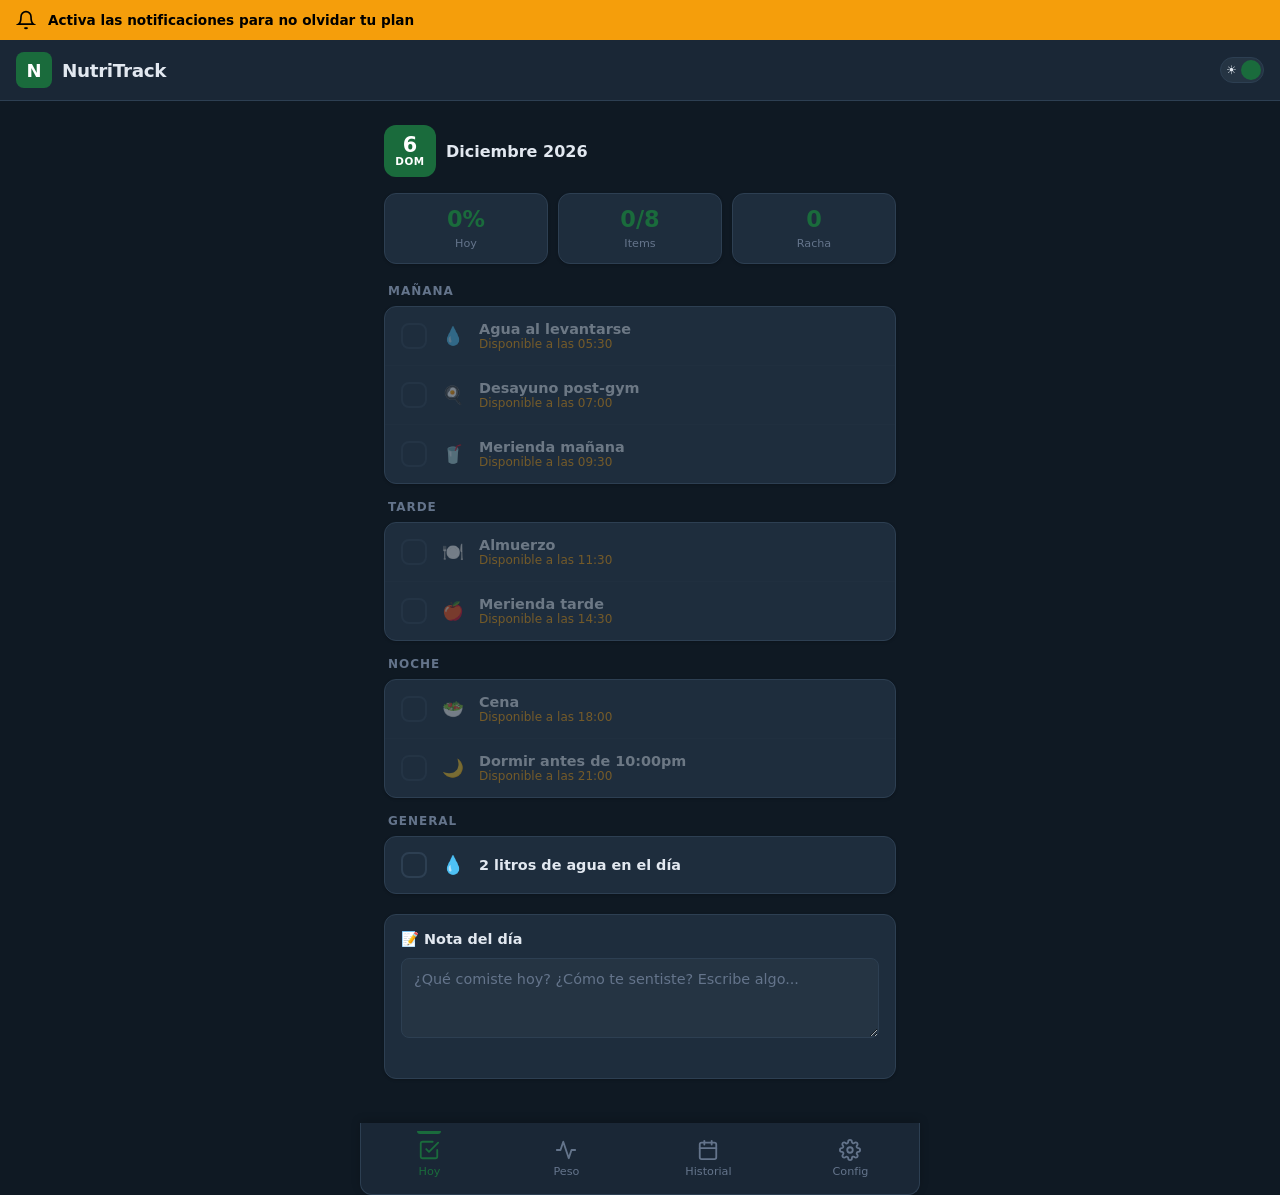
==== index.html @ bd0461ce "NutriTrack v1.0 - Aplicacion de seguimiento nutricional" ====
<!DOCTYPE html>
<html lang="es">
<head>
  <meta charset="UTF-8">
  <meta name="viewport" content="width=device-width, initial-scale=1.0, viewport-fit=cover">
  <meta name="description" content="NutriTrack - Tu checklist diario de nutrición y hábitos saludables">
  <meta name="theme-color" content="#1A6B3C">
  <meta name="apple-mobile-web-app-capable" content="yes">
  <meta name="apple-mobile-web-app-status-bar-style" content="black-translucent">
  <title>NutriTrack - Checklist Diario</title>
  <link rel="manifest" href="manifest.json">
  <link rel="icon" href="data:image/svg+xml,<svg xmlns='http://www.w3.org/2000/svg' viewBox='0 0 64 64'><rect width='64' height='64' rx='12' fill='%231A6B3C'/><text x='32' y='44' font-size='36' text-anchor='middle' fill='white' font-family='Arial'>N</text></svg>">
  <link rel="stylesheet" href="css/app.css">
</head>
<body>

  <!-- Notification Banner -->
  <div id="notif-banner" class="notif-banner" onclick="Notificaciones.solicitarPermiso()">
    <svg viewBox="0 0 24 24" fill="none" stroke="currentColor" stroke-width="2"><path d="M18 8A6 6 0 0 0 6 8c0 7-3 9-3 9h18s-3-2-3-9"/><path d="M13.73 21a2 2 0 0 1-3.46 0"/></svg>
    <span>Activa las notificaciones para no olvidar tu plan</span>
  </div>

  <!-- Header -->
  <header class="app-header">
    <a href="index.html" class="logo">
      <div class="logo-icon">N</div>
      <span class="logo-text">NutriTrack</span>
    </a>
    <div class="header-actions">
      <div id="dark-toggle" class="dark-toggle" title="Modo oscuro">
        <span class="toggle-icon icon-sun">☀️</span>
        <span class="toggle-icon icon-moon">🌙</span>
      </div>
    </div>
  </header>

  <!-- Main Content -->
  <main class="container">
    <div id="fecha-display" class="fecha-display"></div>
    <div id="stats-row" class="stats-row"></div>
    <div id="checklist-container"></div>
    <div id="nota-container" class="nota-section"></div>
  </main>

  <!-- Overlay: Nota obligatoria -->
  <div id="nota-overlay" class="overlay">
    <div class="overlay-content">
      <h2>⏰ ¡Alto!</h2>
      <p>Son más de las 9:00 PM y no has escrito tu nota del día. No puedes cerrar sin registrar cómo fue tu día.</p>
      <textarea id="overlay-nota" placeholder="Escribe qué comiste, cómo te sentiste, qué podrías mejorar..."></textarea>
      <button id="overlay-guardar" class="btn btn-primary btn-full">Guardar nota</button>
    </div>
  </div>

  <!-- Bottom Navigation -->
  <nav class="bottom-nav">
    <a href="index.html" class="nav-item active" id="nav-checklist">
      <svg viewBox="0 0 24 24"><path d="M9 11l3 3L22 4"/><path d="M21 12v7a2 2 0 0 1-2 2H5a2 2 0 0 1-2-2V5a2 2 0 0 1 2-2h11"/></svg>
      <span>Hoy</span>
    </a>
    <a href="progreso.html" class="nav-item" id="nav-progreso">
      <svg viewBox="0 0 24 24"><polyline points="22 12 18 12 15 21 9 3 6 12 2 12"/></svg>
      <span>Peso</span>
    </a>
    <a href="historial.html" class="nav-item" id="nav-historial">
      <svg viewBox="0 0 24 24"><rect x="3" y="4" width="18" height="18" rx="2" ry="2"/><line x1="16" y1="2" x2="16" y2="6"/><line x1="8" y1="2" x2="8" y2="6"/><line x1="3" y1="10" x2="21" y2="10"/></svg>
      <span>Historial</span>
    </a>
    <a href="config.html" class="nav-item" id="nav-config">
      <svg viewBox="0 0 24 24"><circle cx="12" cy="12" r="3"/><path d="M19.4 15a1.65 1.65 0 0 0 .33 1.82l.06.06a2 2 0 0 1 0 2.83 2 2 0 0 1-2.83 0l-.06-.06a1.65 1.65 0 0 0-1.82-.33 1.65 1.65 0 0 0-1 1.51V21a2 2 0 0 1-2 2 2 2 0 0 1-2-2v-.09A1.65 1.65 0 0 0 9 19.4a1.65 1.65 0 0 0-1.82.33l-.06.06a2 2 0 0 1-2.83 0 2 2 0 0 1 0-2.83l.06-.06A1.65 1.65 0 0 0 4.68 15a1.65 1.65 0 0 0-1.51-1H3a2 2 0 0 1-2-2 2 2 0 0 1 2-2h.09A1.65 1.65 0 0 0 4.6 9a1.65 1.65 0 0 0-.33-1.82l-.06-.06a2 2 0 0 1 0-2.83 2 2 0 0 1 2.83 0l.06.06A1.65 1.65 0 0 0 9 4.68a1.65 1.65 0 0 0 1-1.51V3a2 2 0 0 1 2-2 2 2 0 0 1 2 2v.09a1.65 1.65 0 0 0 1 1.51 1.65 1.65 0 0 0 1.82-.33l.06-.06a2 2 0 0 1 2.83 0 2 2 0 0 1 0 2.83l-.06.06a1.65 1.65 0 0 0-.33 1.82V9a1.65 1.65 0 0 0 1.51 1H21a2 2 0 0 1 2 2 2 2 0 0 1-2 2h-.09a1.65 1.65 0 0 0-1.51 1z"/></svg>
      <span>Config</span>
    </a>
  </nav>

  <script src="js/storage.js"></script>
  <script src="js/notifications.js"></script>
  <script src="js/app.js"></script>
  <script>
    document.addEventListener('DOMContentLoaded', () => App.init());
    // Register Service Worker
    if ('serviceWorker' in navigator) {
      navigator.serviceWorker.register('sw.js').catch(() => {});
    }
  </script>
</body>
</html>
---- css/app.css ----
/* =========================================================
   NutriTrack - Estilos Globales
   ========================================================= */

/* ---------- CSS Custom Properties ---------- */
:root {
  --green: #1A6B3C;
  --green-light: #2d8a54;
  --green-dark: #145a30;
  --green-glow: rgba(26, 107, 60, 0.25);

  /* Light mode */
  --bg-primary: #f8fafc;
  --bg-secondary: #ffffff;
  --bg-card: #ffffff;
  --bg-input: #f1f5f9;
  --text-primary: #0f172a;
  --text-secondary: #475569;
  --text-muted: #94a3b8;
  --border: #e2e8f0;
  --border-light: #f1f5f9;
  --shadow: 0 1px 3px rgba(0,0,0,0.06), 0 1px 2px rgba(0,0,0,0.04);
  --shadow-lg: 0 4px 12px rgba(0,0,0,0.08);
  --overlay-bg: rgba(15, 23, 42, 0.75);

  /* Status */
  --success: #16a34a;
  --warning: #f59e0b;
  --danger: #ef4444;
  --info: #3b82f6;

  /* Sizes */
  --nav-height: 64px;
  --header-height: 60px;
  --radius: 12px;
  --radius-sm: 8px;
  --radius-lg: 16px;
}

/* ---------- Dark Mode ---------- */
body.dark {
  --bg-primary: #0f1923;
  --bg-secondary: #1a2736;
  --bg-card: #1e2d3d;
  --bg-input: #253443;
  --text-primary: #e2e8f0;
  --text-secondary: #94a3b8;
  --text-muted: #64748b;
  --border: #2d3f52;
  --border-light: #253443;
  --shadow: 0 1px 3px rgba(0,0,0,0.2);
  --shadow-lg: 0 4px 12px rgba(0,0,0,0.3);
  --overlay-bg: rgba(0, 0, 0, 0.85);
}

/* ---------- Reset ---------- */
*, *::before, *::after {
  margin: 0;
  padding: 0;
  box-sizing: border-box;
}

html {
  font-size: 16px;
  -webkit-tap-highlight-color: transparent;
}

body {
  font-family: -apple-system, BlinkMacSystemFont, 'Segoe UI', system-ui, sans-serif;
  background: var(--bg-primary);
  color: var(--text-primary);
  min-height: 100vh;
  padding-bottom: calc(var(--nav-height) + 16px);
  transition: background 0.3s, color 0.3s;
  -webkit-font-smoothing: antialiased;
}

/* ---------- Header ---------- */
.app-header {
  position: sticky;
  top: 0;
  z-index: 100;
  background: var(--bg-secondary);
  border-bottom: 1px solid var(--border);
  padding: 12px 16px;
  display: flex;
  align-items: center;
  justify-content: space-between;
  backdrop-filter: blur(12px);
  -webkit-backdrop-filter: blur(12px);
}

.app-header .logo {
  display: flex;
  align-items: center;
  gap: 10px;
  text-decoration: none;
  color: var(--text-primary);
}

.app-header .logo-icon {
  width: 36px;
  height: 36px;
  background: var(--green);
  border-radius: var(--radius-sm);
  display: flex;
  align-items: center;
  justify-content: center;
  color: #fff;
  font-weight: 800;
  font-size: 18px;
}

.app-header .logo-text {
  font-size: 1.15rem;
  font-weight: 700;
  letter-spacing: -0.02em;
}

.header-actions {
  display: flex;
  align-items: center;
  gap: 8px;
}

/* Dark mode toggle */
.dark-toggle {
  width: 44px;
  height: 26px;
  background: var(--bg-input);
  border: 1px solid var(--border);
  border-radius: 13px;
  position: relative;
  cursor: pointer;
  transition: all 0.3s;
}

.dark-toggle::after {
  content: '';
  position: absolute;
  width: 20px;
  height: 20px;
  border-radius: 50%;
  top: 2px;
  left: 2px;
  background: var(--green);
  transition: transform 0.3s;
}

body.dark .dark-toggle::after {
  transform: translateX(18px);
}

.dark-toggle .toggle-icon {
  position: absolute;
  font-size: 12px;
  top: 50%;
  transform: translateY(-50%);
}

.dark-toggle .icon-sun { left: 5px; }
.dark-toggle .icon-moon { right: 5px; }

/* ---------- Bottom Navigation ---------- */
.bottom-nav {
  position: fixed;
  bottom: 0;
  left: 0;
  right: 0;
  z-index: 200;
  background: var(--bg-secondary);
  border-top: 1px solid var(--border);
  display: flex;
  justify-content: space-around;
  align-items: center;
  height: var(--nav-height);
  padding-bottom: env(safe-area-inset-bottom, 0px);
  box-shadow: 0 -2px 10px rgba(0,0,0,0.05);
}

body.dark .bottom-nav {
  box-shadow: 0 -2px 10px rgba(0,0,0,0.2);
}

.nav-item {
  display: flex;
  flex-direction: column;
  align-items: center;
  justify-content: center;
  gap: 4px;
  text-decoration: none;
  color: var(--text-muted);
  font-size: 0.7rem;
  font-weight: 500;
  padding: 8px 12px;
  border-radius: var(--radius-sm);
  transition: color 0.2s;
  position: relative;
  min-width: 60px;
}

.nav-item svg {
  width: 22px;
  height: 22px;
  stroke: currentColor;
  fill: none;
  stroke-width: 2;
  stroke-linecap: round;
  stroke-linejoin: round;
}

.nav-item.active {
  color: var(--green);
}

.nav-item.active::before {
  content: '';
  position: absolute;
  top: 0;
  left: 50%;
  transform: translateX(-50%);
  width: 24px;
  height: 3px;
  background: var(--green);
  border-radius: 0 0 3px 3px;
}

/* ---------- Main Container ---------- */
.container {
  max-width: 560px;
  margin: 0 auto;
  padding: 16px;
}

/* ---------- Page Title ---------- */
.page-title {
  font-size: 1.5rem;
  font-weight: 800;
  margin-bottom: 4px;
  letter-spacing: -0.03em;
}

.page-subtitle {
  font-size: 0.9rem;
  color: var(--text-secondary);
  margin-bottom: 20px;
}

/* ---------- Date Display ---------- */
.fecha-display {
  display: flex;
  align-items: center;
  gap: 10px;
  margin-bottom: 16px;
}

.fecha-dia {
  width: 52px;
  height: 52px;
  background: var(--green);
  border-radius: var(--radius);
  display: flex;
  flex-direction: column;
  align-items: center;
  justify-content: center;
  color: #fff;
}

.fecha-dia .num {
  font-size: 1.3rem;
  font-weight: 800;
  line-height: 1;
}

.fecha-dia .dia {
  font-size: 0.65rem;
  text-transform: uppercase;
  font-weight: 600;
  letter-spacing: 0.05em;
}

.fecha-info {
  flex: 1;
}

.fecha-info .mes-year {
  font-size: 1rem;
  font-weight: 700;
  color: var(--text-primary);
}

.fecha-info .racha {
  font-size: 0.8rem;
  color: var(--green);
  font-weight: 600;
  display: flex;
  align-items: center;
  gap: 4px;
}

/* ---------- Stats Row ---------- */
.stats-row {
  display: grid;
  grid-template-columns: repeat(3, 1fr);
  gap: 10px;
  margin-bottom: 20px;
}

.stat-mini {
  background: var(--bg-card);
  border: 1px solid var(--border);
  border-radius: var(--radius);
  padding: 12px 10px;
  text-align: center;
  box-shadow: var(--shadow);
}

.stat-mini .valor {
  font-size: 1.4rem;
  font-weight: 800;
  color: var(--green);
  display: block;
}

.stat-mini .label {
  font-size: 0.7rem;
  color: var(--text-muted);
  font-weight: 500;
}

/* ---------- Checklist ---------- */
.checklist-section {
  margin-bottom: 16px;
}

.checklist-section-title {
  font-size: 0.75rem;
  text-transform: uppercase;
  letter-spacing: 0.08em;
  color: var(--text-muted);
  font-weight: 700;
  margin-bottom: 8px;
  padding-left: 4px;
}

.checklist-card {
  background: var(--bg-card);
  border: 1px solid var(--border);
  border-radius: var(--radius);
  overflow: hidden;
  box-shadow: var(--shadow);
}

.check-item {
  display: flex;
  align-items: center;
  gap: 12px;
  padding: 14px 16px;
  border-bottom: 1px solid var(--border-light);
  transition: background 0.15s, opacity 0.3s;
  cursor: pointer;
  user-select: none;
  -webkit-user-select: none;
}

.check-item:last-child {
  border-bottom: none;
}

.check-item.disabled {
  opacity: 0.4;
  pointer-events: none;
}

.check-item.checked {
  background: rgba(26, 107, 60, 0.04);
}

body.dark .check-item.checked {
  background: rgba(26, 107, 60, 0.08);
}

.check-item:active {
  background: var(--bg-input);
}

.check-box {
  width: 26px;
  height: 26px;
  border: 2px solid var(--border);
  border-radius: 8px;
  display: flex;
  align-items: center;
  justify-content: center;
  flex-shrink: 0;
  transition: all 0.25s cubic-bezier(0.4, 0, 0.2, 1);
}

.check-item.checked .check-box {
  background: var(--green);
  border-color: var(--green);
  box-shadow: 0 0 0 3px var(--green-glow);
}

.check-box svg {
  width: 16px;
  height: 16px;
  stroke: #fff;
  stroke-width: 3;
  fill: none;
  opacity: 0;
  transform: scale(0.5);
  transition: all 0.25s cubic-bezier(0.4, 0, 0.2, 1);
}

.check-item.checked .check-box svg {
  opacity: 1;
  transform: scale(1);
}

.check-icon {
  width: 28px;
  height: 28px;
  display: flex;
  align-items: center;
  justify-content: center;
  font-size: 1.1rem;
  flex-shrink: 0;
}

.check-content {
  flex: 1;
  min-width: 0;
}

.check-label {
  font-size: 0.9rem;
  font-weight: 600;
  color: var(--text-primary);
}

.check-item.checked .check-label {
  text-decoration: line-through;
  color: var(--text-muted);
}

.check-time {
  font-size: 0.75rem;
  color: var(--text-muted);
}

.check-time.pending {
  color: var(--warning);
}

/* ---------- Nota del día ---------- */
.nota-section {
  margin-top: 20px;
  margin-bottom: 20px;
}

.nota-card {
  background: var(--bg-card);
  border: 1px solid var(--border);
  border-radius: var(--radius);
  padding: 16px;
  box-shadow: var(--shadow);
}

.nota-card h3 {
  font-size: 0.9rem;
  font-weight: 700;
  margin-bottom: 10px;
  display: flex;
  align-items: center;
  gap: 8px;
}

.nota-textarea {
  width: 100%;
  min-height: 80px;
  padding: 12px;
  border: 1px solid var(--border);
  border-radius: var(--radius-sm);
  background: var(--bg-input);
  color: var(--text-primary);
  font-family: inherit;
  font-size: 0.9rem;
  resize: vertical;
  transition: border-color 0.2s;
  outline: none;
}

.nota-textarea:focus {
  border-color: var(--green);
  box-shadow: 0 0 0 3px var(--green-glow);
}

.nota-textarea::placeholder {
  color: var(--text-muted);
}

.nota-guardada {
  font-size: 0.75rem;
  color: var(--success);
  margin-top: 6px;
  opacity: 0;
  transition: opacity 0.3s;
}

.nota-guardada.visible {
  opacity: 1;
}

/* ---------- Overlay (Nota obligatoria) ---------- */
.overlay {
  position: fixed;
  inset: 0;
  z-index: 500;
  background: var(--overlay-bg);
  display: none;
  align-items: center;
  justify-content: center;
  padding: 24px;
  backdrop-filter: blur(6px);
  -webkit-backdrop-filter: blur(6px);
}

.overlay.active {
  display: flex;
}

.overlay-content {
  background: var(--bg-card);
  border-radius: var(--radius-lg);
  padding: 32px 24px;
  width: 100%;
  max-width: 420px;
  box-shadow: var(--shadow-lg);
  text-align: center;
}

.overlay-content h2 {
  font-size: 1.3rem;
  font-weight: 800;
  margin-bottom: 8px;
}

.overlay-content p {
  color: var(--text-secondary);
  font-size: 0.9rem;
  margin-bottom: 20px;
}

.overlay-content textarea {
  width: 100%;
  min-height: 100px;
  padding: 14px;
  border: 2px solid var(--border);
  border-radius: var(--radius);
  background: var(--bg-input);
  color: var(--text-primary);
  font-family: inherit;
  font-size: 0.95rem;
  resize: vertical;
  outline: none;
  margin-bottom: 16px;
  transition: border-color 0.2s;
}

.overlay-content textarea:focus {
  border-color: var(--green);
}

/* ---------- Buttons ---------- */
.btn {
  display: inline-flex;
  align-items: center;
  justify-content: center;
  gap: 8px;
  padding: 12px 24px;
  border: none;
  border-radius: var(--radius);
  font-family: inherit;
  font-size: 0.9rem;
  font-weight: 700;
  cursor: pointer;
  transition: all 0.2s;
  text-decoration: none;
}

.btn-primary {
  background: var(--green);
  color: #fff;
}

.btn-primary:hover {
  background: var(--green-light);
  box-shadow: 0 4px 12px var(--green-glow);
}

.btn-primary:active {
  transform: scale(0.97);
}

.btn-primary:disabled {
  opacity: 0.5;
  cursor: not-allowed;
}

.btn-secondary {
  background: var(--bg-input);
  color: var(--text-primary);
  border: 1px solid var(--border);
}

.btn-secondary:hover {
  background: var(--border-light);
}

.btn-full {
  width: 100%;
}

/* ---------- Notification Banner ---------- */
.notif-banner {
  display: none;
  align-items: center;
  gap: 12px;
  background: var(--warning);
  color: #000;
  padding: 10px 16px;
  font-size: 0.85rem;
  font-weight: 600;
  cursor: pointer;
}

.notif-banner svg {
  width: 20px;
  height: 20px;
  flex-shrink: 0;
}

/* ---------- Progreso de Peso ---------- */
.chart-wrapper {
  background: var(--bg-card);
  border: 1px solid var(--border);
  border-radius: var(--radius);
  padding: 16px;
  box-shadow: var(--shadow);
  margin-bottom: 20px;
  position: relative;
  height: 300px;
}

.peso-form-card {
  background: var(--bg-card);
  border: 1px solid var(--border);
  border-radius: var(--radius);
  padding: 20px;
  box-shadow: var(--shadow);
  margin-bottom: 20px;
}

.peso-form-card h3 {
  font-size: 1rem;
  font-weight: 700;
  margin-bottom: 12px;
}

.form-row {
  display: flex;
  gap: 10px;
  align-items: end;
}

.form-group {
  flex: 1;
}

.form-group label {
  display: block;
  font-size: 0.8rem;
  font-weight: 600;
  color: var(--text-secondary);
  margin-bottom: 6px;
}

.form-group input,
.form-group select {
  width: 100%;
  padding: 10px 14px;
  border: 1px solid var(--border);
  border-radius: var(--radius-sm);
  background: var(--bg-input);
  color: var(--text-primary);
  font-family: inherit;
  font-size: 0.9rem;
  outline: none;
  transition: border-color 0.2s;
}

.form-group input:focus,
.form-group select:focus {
  border-color: var(--green);
  box-shadow: 0 0 0 3px var(--green-glow);
}

.form-group input:disabled {
  opacity: 0.5;
}

.peso-dia-msg {
  display: none;
  margin-top: 8px;
  font-size: 0.85rem;
  color: var(--warning);
  font-weight: 600;
}

.peso-dia-msg.lunes {
  color: var(--green);
}

.progreso-stats {
  display: grid;
  grid-template-columns: repeat(3, 1fr);
  gap: 10px;
  margin-bottom: 16px;
}

.stat-card {
  background: var(--bg-card);
  border: 1px solid var(--border);
  border-radius: var(--radius);
  padding: 14px;
  text-align: center;
  box-shadow: var(--shadow);
}

.stat-card.accent {
  background: var(--green);
  border-color: var(--green);
  color: #fff;
}

.stat-card.accent .stat-label {
  color: rgba(255,255,255,0.8);
}

.stat-valor {
  display: block;
  font-size: 1.4rem;
  font-weight: 800;
}

.stat-label {
  display: block;
  font-size: 0.7rem;
  color: var(--text-muted);
  margin-top: 2px;
  font-weight: 500;
}

.progress-bar-container {
  margin-bottom: 12px;
}

.progress-bar-bg {
  height: 28px;
  background: var(--bg-input);
  border-radius: 14px;
  overflow: hidden;
  position: relative;
}

.progress-bar-fill {
  height: 100%;
  background: linear-gradient(90deg, var(--green), var(--green-light));
  border-radius: 14px;
  transition: width 0.6s ease;
  min-width: 4px;
}

.progress-bar-text {
  position: absolute;
  inset: 0;
  display: flex;
  align-items: center;
  justify-content: center;
  font-size: 0.75rem;
  font-weight: 700;
  color: var(--text-secondary);
}

.hito-msg {
  text-align: center;
  font-size: 0.9rem;
  color: var(--info);
  font-weight: 600;
  padding: 12px;
  background: rgba(59, 130, 246, 0.08);
  border-radius: var(--radius-sm);
}

.hito-msg.logrado {
  color: var(--success);
  background: rgba(22, 163, 74, 0.08);
}

/* ---------- Tabla de peso ---------- */
.tabla-card {
  background: var(--bg-card);
  border: 1px solid var(--border);
  border-radius: var(--radius);
  overflow: hidden;
  box-shadow: var(--shadow);
  margin-bottom: 20px;
}

.tabla-card h3 {
  padding: 16px 16px 12px;
  font-size: 1rem;
  font-weight: 700;
}

.tabla-card table {
  width: 100%;
  border-collapse: collapse;
}

.tabla-card th {
  text-align: left;
  padding: 10px 12px;
  font-size: 0.75rem;
  text-transform: uppercase;
  letter-spacing: 0.05em;
  color: var(--text-muted);
  font-weight: 700;
  border-bottom: 1px solid var(--border);
  background: var(--bg-input);
}

.tabla-card td {
  padding: 10px 12px;
  font-size: 0.85rem;
  border-bottom: 1px solid var(--border-light);
}

.tabla-card tr:last-child td {
  border-bottom: none;
}

.positivo { color: var(--success); font-weight: 700; }
.negativo { color: var(--danger); font-weight: 700; }

/* ---------- Historial ---------- */
.historial-list {
  display: flex;
  flex-direction: column;
  gap: 8px;
}

.historial-dia {
  background: var(--bg-card);
  border: 1px solid var(--border);
  border-radius: var(--radius);
  overflow: hidden;
  box-shadow: var(--shadow);
  cursor: pointer;
  transition: box-shadow 0.2s;
}

.historial-dia:active {
  box-shadow: var(--shadow-lg);
}

.historial-header {
  display: flex;
  align-items: center;
  gap: 12px;
  padding: 14px 16px;
}

.historial-color {
  width: 8px;
  height: 40px;
  border-radius: 4px;
  flex-shrink: 0;
}

.historial-color.verde { background: var(--success); }
.historial-color.amarillo { background: var(--warning); }
.historial-color.rojo { background: var(--danger); }
.historial-color.gris { background: var(--text-muted); }

.historial-info {
  flex: 1;
}

.historial-fecha {
  font-size: 0.9rem;
  font-weight: 700;
}

.historial-pct {
  font-size: 0.8rem;
  color: var(--text-secondary);
}

.historial-arrow {
  color: var(--text-muted);
  transition: transform 0.3s;
  font-size: 0.8rem;
}

.historial-dia.open .historial-arrow {
  transform: rotate(180deg);
}

.historial-detalle {
  display: none;
  padding: 0 16px 16px;
  border-top: 1px solid var(--border-light);
}

.historial-dia.open .historial-detalle {
  display: block;
}

.detalle-item {
  display: flex;
  align-items: center;
  gap: 10px;
  padding: 6px 0;
  font-size: 0.85rem;
}

.detalle-check {
  width: 18px;
  height: 18px;
  border-radius: 5px;
  display: flex;
  align-items: center;
  justify-content: center;
  font-size: 0.7rem;
  flex-shrink: 0;
}

.detalle-check.si {
  background: var(--success);
  color: #fff;
}

.detalle-check.no {
  background: var(--danger);
  color: #fff;
}

.detalle-nota {
  margin-top: 10px;
  padding: 10px;
  background: var(--bg-input);
  border-radius: var(--radius-sm);
  font-size: 0.85rem;
  color: var(--text-secondary);
  font-style: italic;
}

.detalle-nota strong {
  color: var(--text-primary);
  font-style: normal;
}

/* ---------- Config ---------- */
.config-section {
  margin-bottom: 20px;
}

.config-card {
  background: var(--bg-card);
  border: 1px solid var(--border);
  border-radius: var(--radius);
  padding: 20px;
  box-shadow: var(--shadow);
}

.config-card h3 {
  font-size: 1rem;
  font-weight: 700;
  margin-bottom: 16px;
}

.config-row {
  margin-bottom: 16px;
}

.config-row:last-child {
  margin-bottom: 0;
}

.config-row label {
  display: block;
  font-size: 0.85rem;
  font-weight: 600;
  color: var(--text-secondary);
  margin-bottom: 6px;
}

.config-row input[type="text"],
.config-row input[type="time"],
.config-row input[type="number"] {
  width: 100%;
  padding: 10px 14px;
  border: 1px solid var(--border);
  border-radius: var(--radius-sm);
  background: var(--bg-input);
  color: var(--text-primary);
  font-family: inherit;
  font-size: 0.9rem;
  outline: none;
}

.config-row input:focus {
  border-color: var(--green);
  box-shadow: 0 0 0 3px var(--green-glow);
}

.dias-gym-grid {
  display: flex;
  gap: 6px;
  flex-wrap: wrap;
}

.dia-checkbox {
  display: none;
}

.dia-label {
  display: flex;
  align-items: center;
  justify-content: center;
  width: 44px;
  height: 44px;
  border: 1px solid var(--border);
  border-radius: var(--radius-sm);
  font-size: 0.8rem;
  font-weight: 700;
  cursor: pointer;
  transition: all 0.2s;
  background: var(--bg-input);
  color: var(--text-secondary);
}

.dia-checkbox:checked + .dia-label {
  background: var(--green);
  border-color: var(--green);
  color: #fff;
}

.backup-actions {
  display: flex;
  gap: 10px;
  margin-top: 12px;
}

/* ---------- Toast ---------- */
.toast {
  position: fixed;
  top: 80px;
  left: 50%;
  transform: translateX(-50%);
  z-index: 300;
  padding: 12px 24px;
  border-radius: var(--radius);
  font-size: 0.85rem;
  font-weight: 700;
  box-shadow: var(--shadow-lg);
  animation: toastIn 0.3s ease, toastOut 0.3s ease 2.5s forwards;
}

.toast.success {
  background: var(--success);
  color: #fff;
}

.toast.info {
  background: var(--info);
  color: #fff;
}

.toast.warning {
  background: var(--warning);
  color: #000;
}

@keyframes toastIn {
  from { opacity: 0; transform: translateX(-50%) translateY(-10px); }
  to { opacity: 1; transform: translateX(-50%) translateY(0); }
}

@keyframes toastOut {
  from { opacity: 1; }
  to { opacity: 0; }
}

/* ---------- Empty state ---------- */
.empty-state {
  text-align: center;
  padding: 40px 20px;
  color: var(--text-muted);
}

.empty-state svg {
  width: 64px;
  height: 64px;
  margin-bottom: 12px;
  stroke: var(--text-muted);
  fill: none;
}

.empty-state p {
  font-size: 0.9rem;
}

/* ---------- Cumplimiento circle ---------- */
.cumplimiento-circle {
  width: 52px;
  height: 52px;
  border-radius: 50%;
  display: flex;
  align-items: center;
  justify-content: center;
  font-size: 0.8rem;
  font-weight: 800;
  flex-shrink: 0;
}

/* ---------- Responsive ---------- */
@media (max-width: 400px) {
  .stats-row {
    grid-template-columns: repeat(2, 1fr);
  }

  .progreso-stats {
    grid-template-columns: 1fr 1fr;
  }

  .progreso-stats .stat-card:last-child {
    grid-column: span 2;
  }
}

@media (min-width: 768px) {
  .container {
    padding: 24px;
  }

  body {
    padding-bottom: 0;
  }

  .bottom-nav {
    position: static;
    max-width: 560px;
    margin: 0 auto;
    border: 1px solid var(--border);
    border-top: none;
    border-radius: 0 0 var(--radius) var(--radius);
    box-shadow: none;
    height: auto;
    padding: 8px 0;
  }
}

/* ---------- Animations ---------- */
@keyframes fadeIn {
  from { opacity: 0; transform: translateY(8px); }
  to { opacity: 1; transform: translateY(0); }
}

.fade-in {
  animation: fadeIn 0.3s ease;
}

@keyframes pulse {
  0%, 100% { transform: scale(1); }
  50% { transform: scale(1.05); }
}

.pulse {
  animation: pulse 0.4s ease;
}
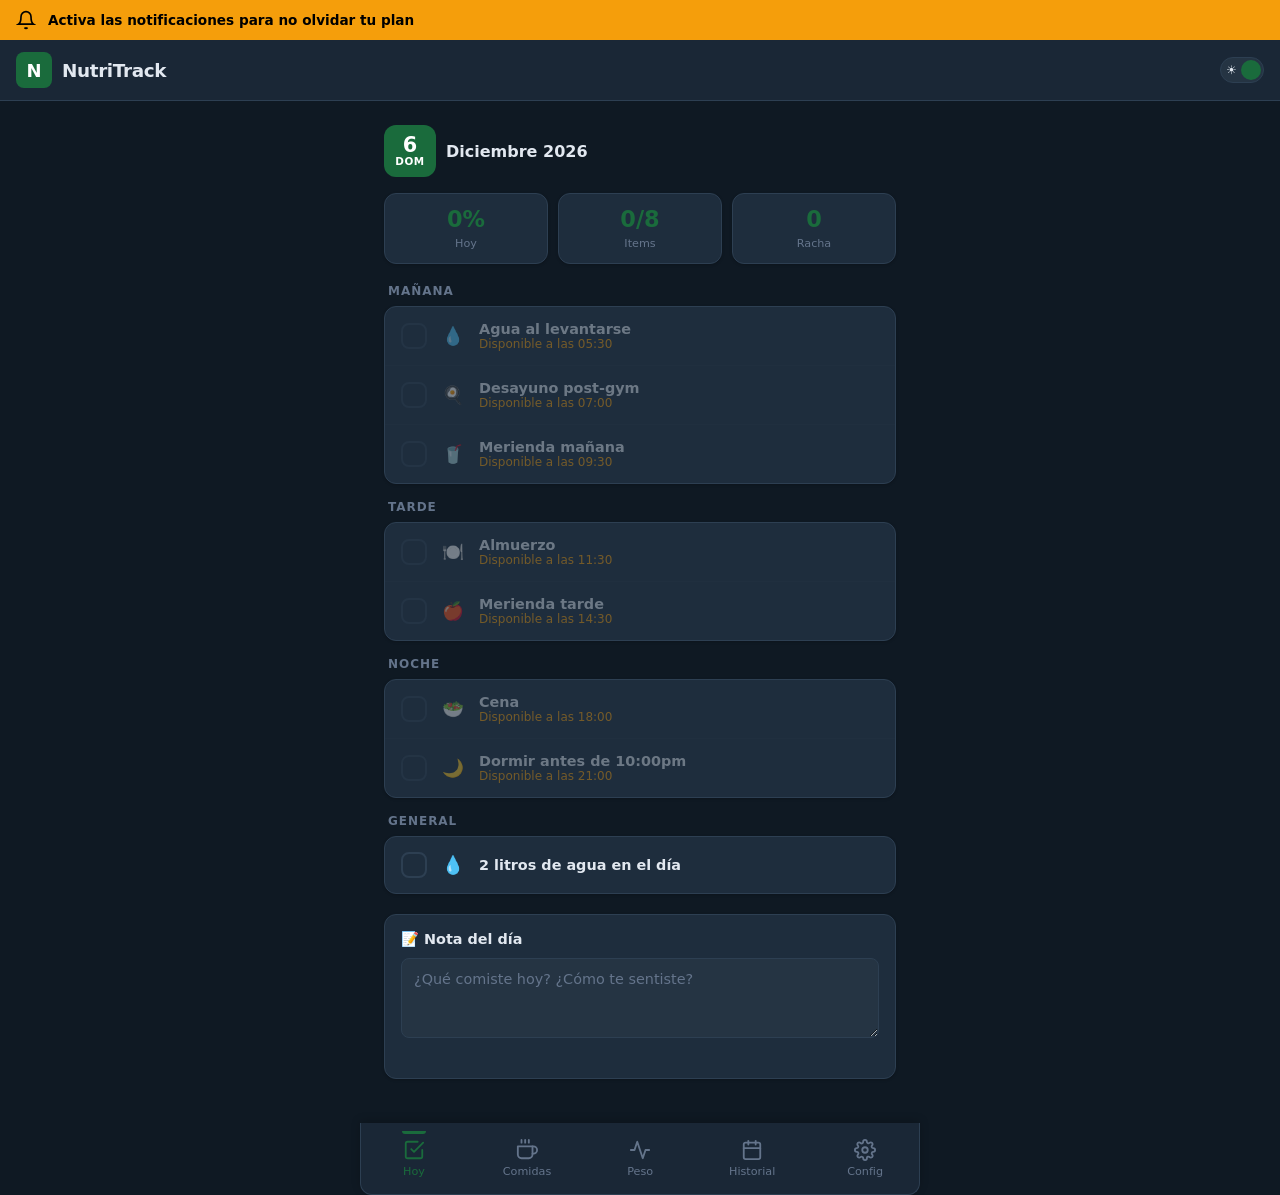
==== commit d0a43781: "NutriTrack v2: Registro de comidas con calorias, edicion de historial, notificaciones PWA mejoradas" ====
--- a/index.html
+++ b/index.html
@@ -20,7 +20,6 @@
     <span>Activa las notificaciones para no olvidar tu plan</span>
   </div>
 
-  <!-- Header -->
   <header class="app-header">
     <a href="index.html" class="logo">
       <div class="logo-icon">N</div>
@@ -34,7 +33,6 @@
     </div>
   </header>
 
-  <!-- Main Content -->
   <main class="container">
     <div id="fecha-display" class="fecha-display"></div>
     <div id="stats-row" class="stats-row"></div>
@@ -58,6 +56,10 @@
       <svg viewBox="0 0 24 24"><path d="M9 11l3 3L22 4"/><path d="M21 12v7a2 2 0 0 1-2 2H5a2 2 0 0 1-2-2V5a2 2 0 0 1 2-2h11"/></svg>
       <span>Hoy</span>
     </a>
+    <a href="comidas.html" class="nav-item" id="nav-comidas">
+      <svg viewBox="0 0 24 24"><path d="M18 8h1a4 4 0 0 1 0 8h-1"/><path d="M2 8h16v9a4 4 0 0 1-4 4H6a4 4 0 0 1-4-4V8z"/><line x1="6" y1="1" x2="6" y2="4"/><line x1="10" y1="1" x2="10" y2="4"/><line x1="14" y1="1" x2="14" y2="4"/></svg>
+      <span>Comidas</span>
+    </a>
     <a href="progreso.html" class="nav-item" id="nav-progreso">
       <svg viewBox="0 0 24 24"><polyline points="22 12 18 12 15 21 9 3 6 12 2 12"/></svg>
       <span>Peso</span>
@@ -77,7 +79,6 @@
   <script src="js/app.js"></script>
   <script>
     document.addEventListener('DOMContentLoaded', () => App.init());
-    // Register Service Worker
     if ('serviceWorker' in navigator) {
       navigator.serviceWorker.register('sw.js').catch(() => {});
     }
--- a/css/app.css
+++ b/css/app.css
@@ -1191,3 +1191,345 @@
 .pulse {
   animation: pulse 0.4s ease;
 }
+
+/* ---------- Nav 5-tab adjustment ---------- */
+.nav-item {
+  padding: 8px 8px;
+  min-width: 50px;
+}
+
+/* ---------- Historial Edit Button ---------- */
+.hist-edit-btn {
+  background: var(--green);
+  color: #fff;
+  border: none;
+  border-radius: var(--radius-sm);
+  padding: 6px 14px;
+  font-size: 0.75rem;
+  font-weight: 700;
+  cursor: pointer;
+  transition: all 0.2s;
+  flex-shrink: 0;
+}
+
+.hist-edit-btn:hover {
+  background: var(--green-light);
+}
+
+.hist-edit-btn:active {
+  transform: scale(0.95);
+}
+
+/* ---------- Comidas: Calorie Summary ---------- */
+.cal-summary {
+  background: var(--bg-card);
+  border: 1px solid var(--border);
+  border-radius: var(--radius);
+  padding: 24px 16px;
+  box-shadow: var(--shadow);
+  margin-bottom: 20px;
+  text-align: center;
+}
+
+.cal-circle-wrap {
+  display: flex;
+  justify-content: center;
+  margin-bottom: 20px;
+}
+
+.cal-circle {
+  position: relative;
+  width: 130px;
+  height: 130px;
+}
+
+.cal-circle svg {
+  width: 100%;
+  height: 100%;
+  transform: rotate(0deg);
+}
+
+.cal-circle-text {
+  position: absolute;
+  inset: 0;
+  display: flex;
+  flex-direction: column;
+  align-items: center;
+  justify-content: center;
+}
+
+.cal-num {
+  font-size: 1.6rem;
+  font-weight: 800;
+  color: var(--text-primary);
+  line-height: 1;
+}
+
+.cal-label {
+  font-size: 0.7rem;
+  color: var(--text-muted);
+  font-weight: 600;
+  margin-top: 2px;
+}
+
+.macros-row {
+  display: grid;
+  grid-template-columns: repeat(3, 1fr);
+  gap: 12px;
+  margin-bottom: 12px;
+}
+
+.macro-item {
+  text-align: center;
+}
+
+.macro-bar {
+  height: 6px;
+  background: var(--bg-input);
+  border-radius: 3px;
+  overflow: hidden;
+  margin-bottom: 6px;
+}
+
+.macro-bar > div {
+  height: 100%;
+  border-radius: 3px;
+  transition: width 0.4s ease;
+}
+
+.macro-bar.prot > div { background: #3b82f6; }
+.macro-bar.carb > div { background: #f59e0b; }
+.macro-bar.fatt > div { background: #ef4444; }
+
+.macro-val {
+  display: block;
+  font-size: 1rem;
+  font-weight: 800;
+  color: var(--text-primary);
+}
+
+.macro-lbl {
+  display: block;
+  font-size: 0.7rem;
+  color: var(--text-muted);
+  font-weight: 500;
+}
+
+.cal-remaining {
+  font-size: 0.85rem;
+  color: var(--green);
+  font-weight: 600;
+}
+
+.cal-remaining.over {
+  color: var(--danger);
+}
+
+/* ---------- Comidas: Meal Groups ---------- */
+.meal-group {
+  background: var(--bg-card);
+  border: 1px solid var(--border);
+  border-radius: var(--radius);
+  box-shadow: var(--shadow);
+  overflow: hidden;
+  margin-bottom: 12px;
+}
+
+.meal-group-header {
+  display: flex;
+  align-items: center;
+  gap: 10px;
+  padding: 12px 16px;
+  background: var(--bg-input);
+  border-bottom: 1px solid var(--border-light);
+}
+
+.meal-group-icon {
+  font-size: 1.1rem;
+}
+
+.meal-group-name {
+  font-size: 0.85rem;
+  font-weight: 700;
+  flex: 1;
+  color: var(--text-primary);
+}
+
+.meal-group-cal {
+  font-size: 0.8rem;
+  font-weight: 700;
+  color: var(--green);
+}
+
+.meal-group-items {
+  padding: 0;
+}
+
+.meal-item {
+  display: flex;
+  align-items: center;
+  justify-content: space-between;
+  padding: 10px 16px;
+  border-bottom: 1px solid var(--border-light);
+}
+
+.meal-item:last-child {
+  border-bottom: none;
+}
+
+.meal-item-info {
+  flex: 1;
+  min-width: 0;
+}
+
+.meal-item-name {
+  font-size: 0.85rem;
+  font-weight: 600;
+  color: var(--text-primary);
+}
+
+.meal-item-detail {
+  font-size: 0.75rem;
+  color: var(--text-muted);
+  margin-top: 2px;
+}
+
+.meal-item-del {
+  background: none;
+  border: none;
+  color: var(--text-muted);
+  font-size: 1rem;
+  cursor: pointer;
+  padding: 4px 8px;
+  border-radius: 4px;
+  transition: all 0.2s;
+}
+
+.meal-item-del:hover {
+  color: var(--danger);
+  background: rgba(239, 68, 68, 0.1);
+}
+
+/* ---------- Comidas: Food Search ---------- */
+.food-search-input {
+  width: 100%;
+  padding: 12px 16px;
+  border: 2px solid var(--border);
+  border-radius: var(--radius);
+  background: var(--bg-input);
+  color: var(--text-primary);
+  font-family: inherit;
+  font-size: 1rem;
+  outline: none;
+  margin-bottom: 12px;
+  transition: border-color 0.2s;
+}
+
+.food-search-input:focus {
+  border-color: var(--green);
+}
+
+.food-cat-btns {
+  display: flex;
+  gap: 6px;
+  flex-wrap: wrap;
+  margin-bottom: 12px;
+}
+
+.cat-btn {
+  padding: 6px 12px;
+  border: 1px solid var(--border);
+  border-radius: 20px;
+  background: var(--bg-input);
+  color: var(--text-secondary);
+  font-size: 0.75rem;
+  font-weight: 600;
+  cursor: pointer;
+  transition: all 0.2s;
+  white-space: nowrap;
+}
+
+.cat-btn.active {
+  background: var(--green);
+  border-color: var(--green);
+  color: #fff;
+}
+
+.cat-btn:hover:not(.active) {
+  background: var(--border-light);
+}
+
+.food-search-results {
+  max-height: 400px;
+  overflow-y: auto;
+}
+
+.food-result {
+  display: flex;
+  align-items: center;
+  justify-content: space-between;
+  padding: 10px 12px;
+  border-bottom: 1px solid var(--border-light);
+  transition: background 0.15s;
+}
+
+.food-result:hover {
+  background: var(--bg-input);
+}
+
+.food-result-info {
+  flex: 1;
+  min-width: 0;
+}
+
+.food-result-name {
+  font-size: 0.85rem;
+  font-weight: 600;
+  color: var(--text-primary);
+}
+
+.food-result-detail {
+  font-size: 0.7rem;
+  color: var(--text-muted);
+  margin-top: 2px;
+}
+
+.food-result-add {
+  width: 36px;
+  height: 36px;
+  border-radius: 50%;
+  border: 2px solid var(--green);
+  background: none;
+  color: var(--green);
+  font-size: 1.2rem;
+  font-weight: 700;
+  cursor: pointer;
+  display: flex;
+  align-items: center;
+  justify-content: center;
+  flex-shrink: 0;
+  transition: all 0.2s;
+}
+
+.food-result-add:hover {
+  background: var(--green);
+  color: #fff;
+}
+
+/* ---------- Config select ---------- */
+.config-row select {
+  width: 100%;
+  padding: 10px 14px;
+  border: 1px solid var(--border);
+  border-radius: var(--radius-sm);
+  background: var(--bg-input);
+  color: var(--text-primary);
+  font-family: inherit;
+  font-size: 0.9rem;
+  outline: none;
+}
+
+.config-row select:focus {
+  border-color: var(--green);
+  box-shadow: 0 0 0 3px var(--green-glow);
+}
